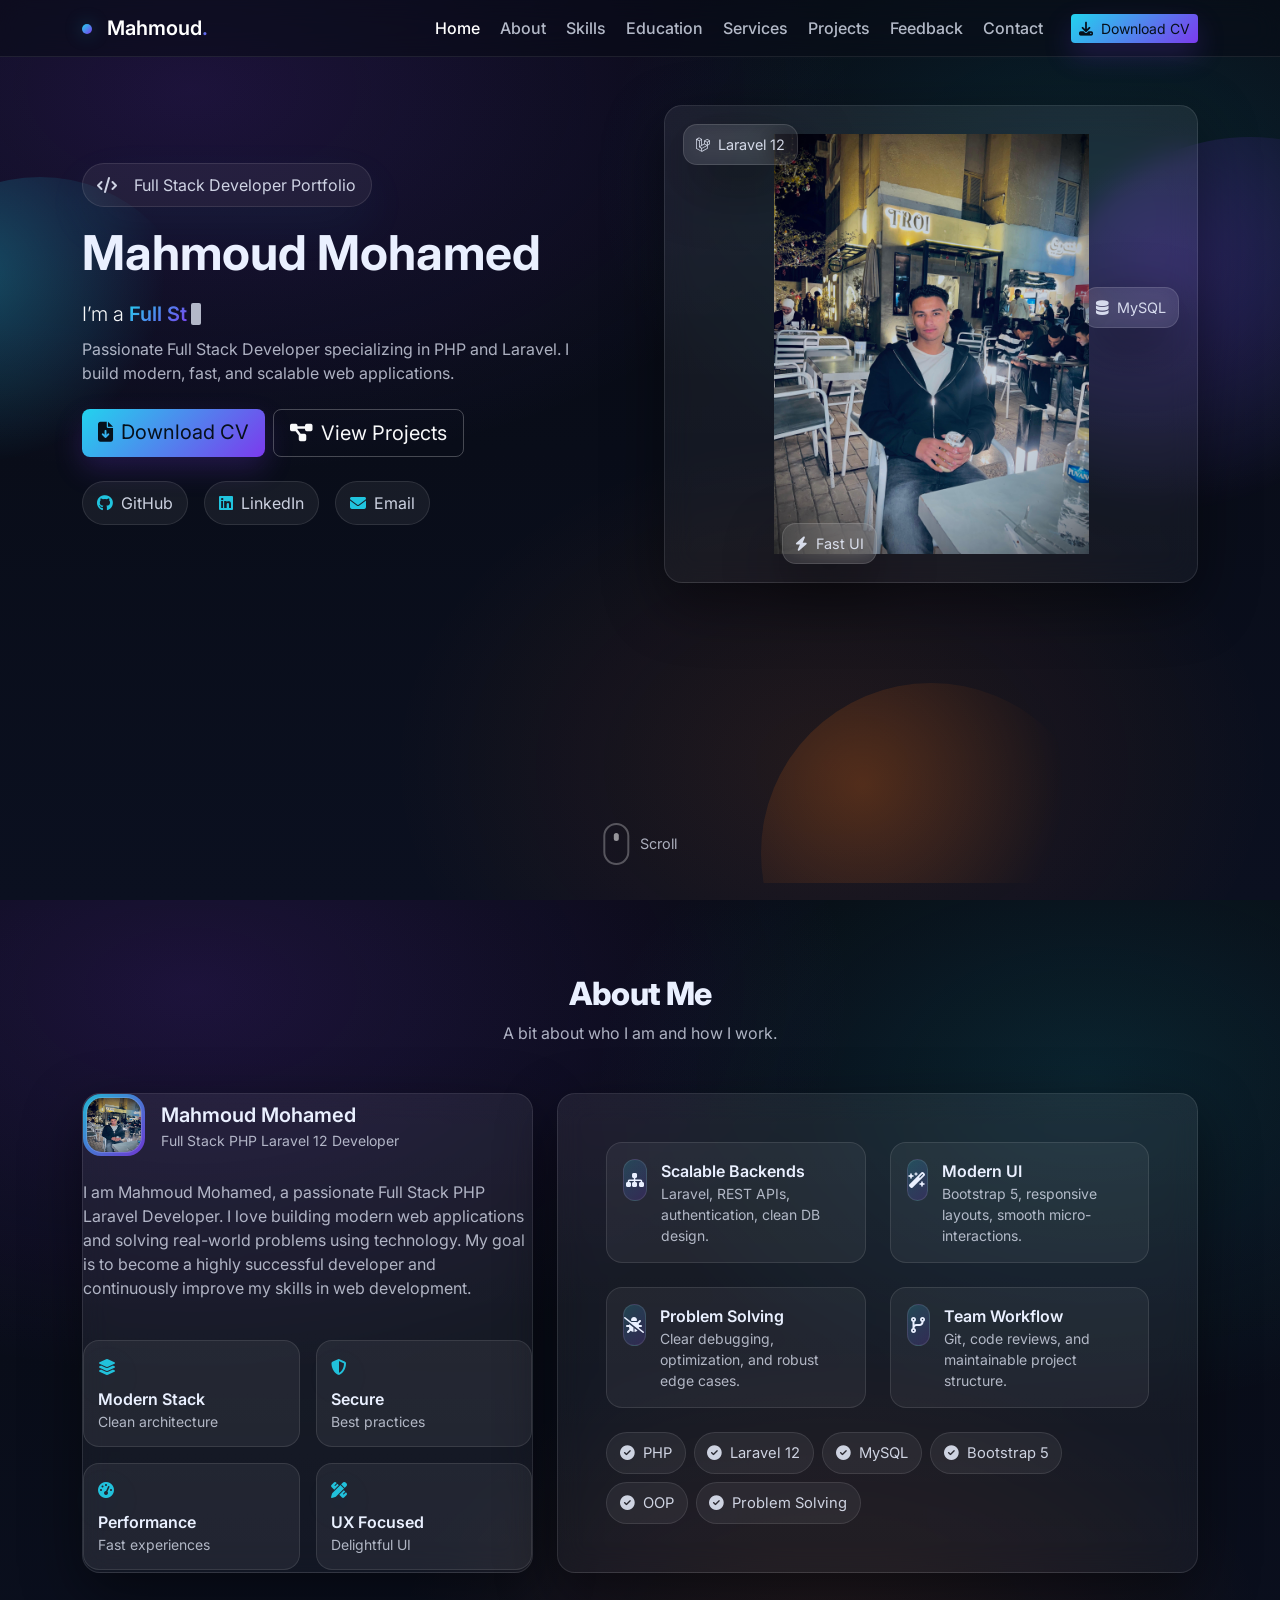
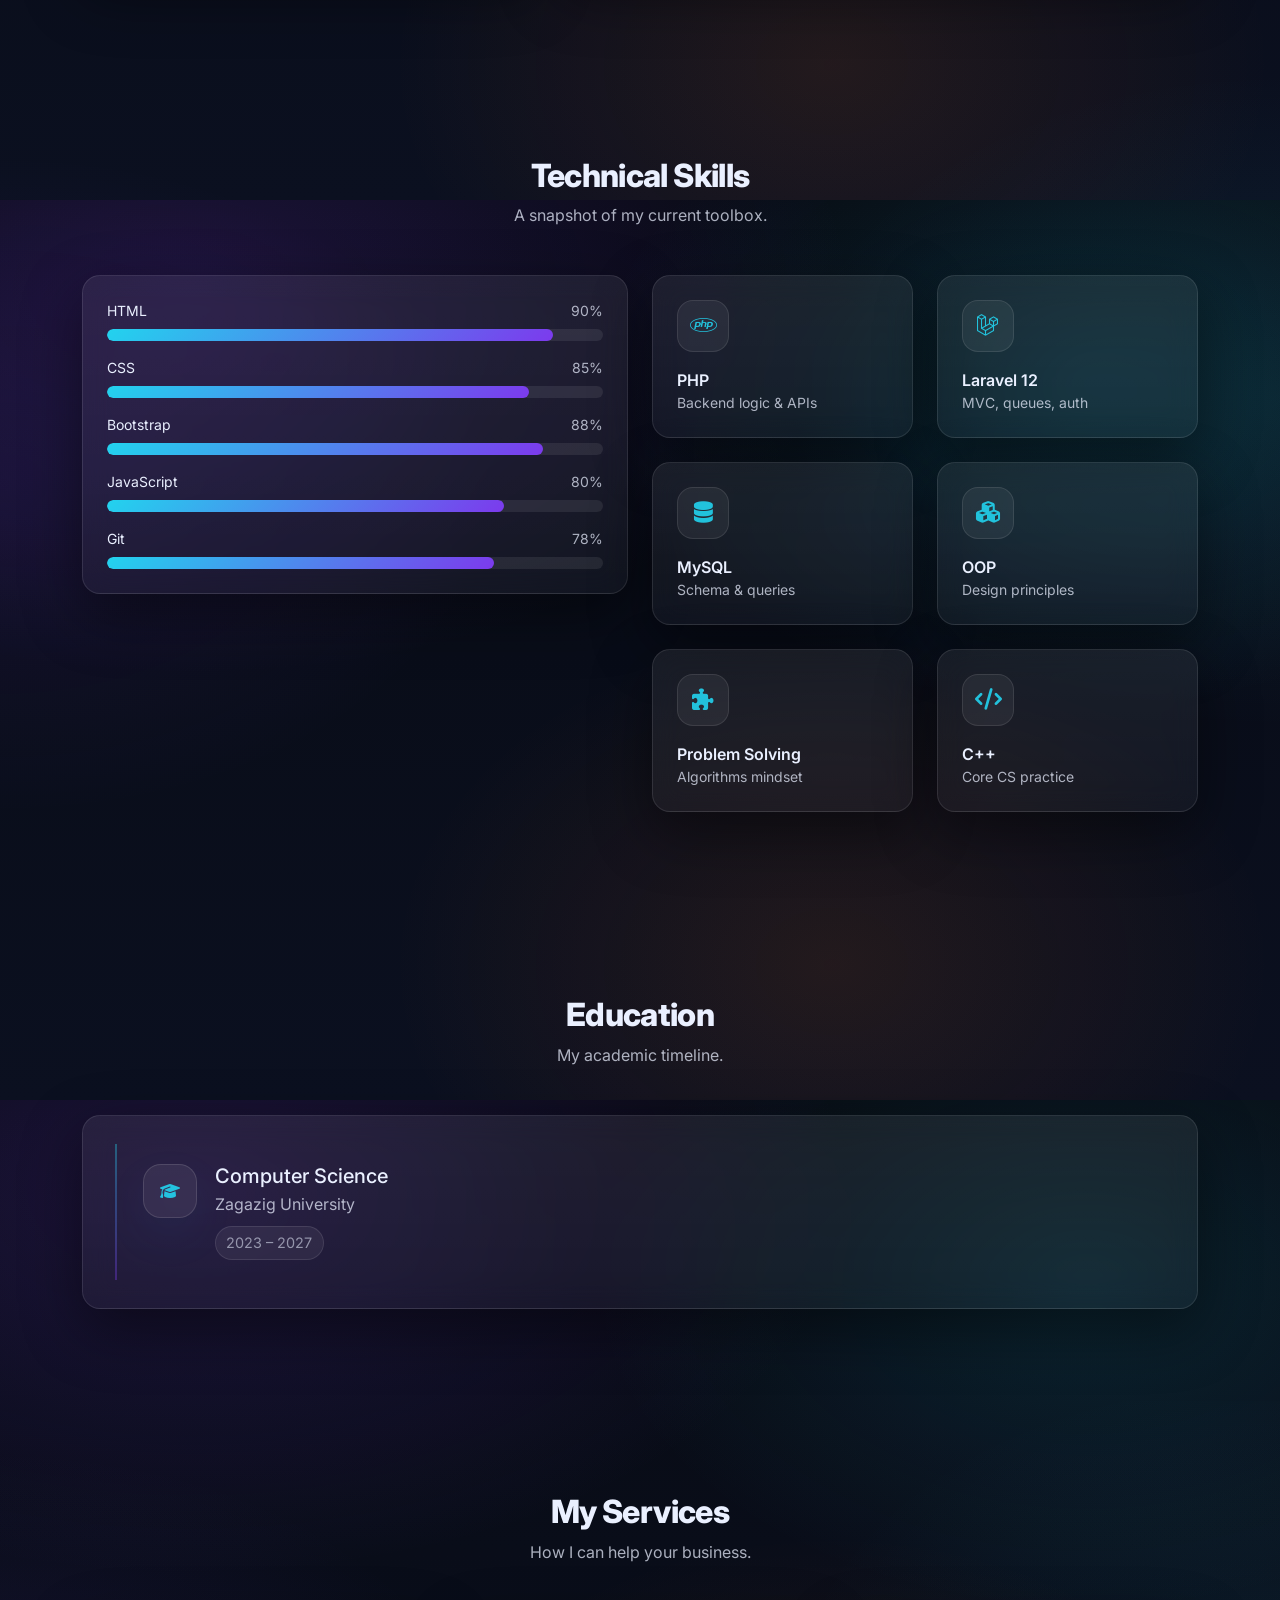
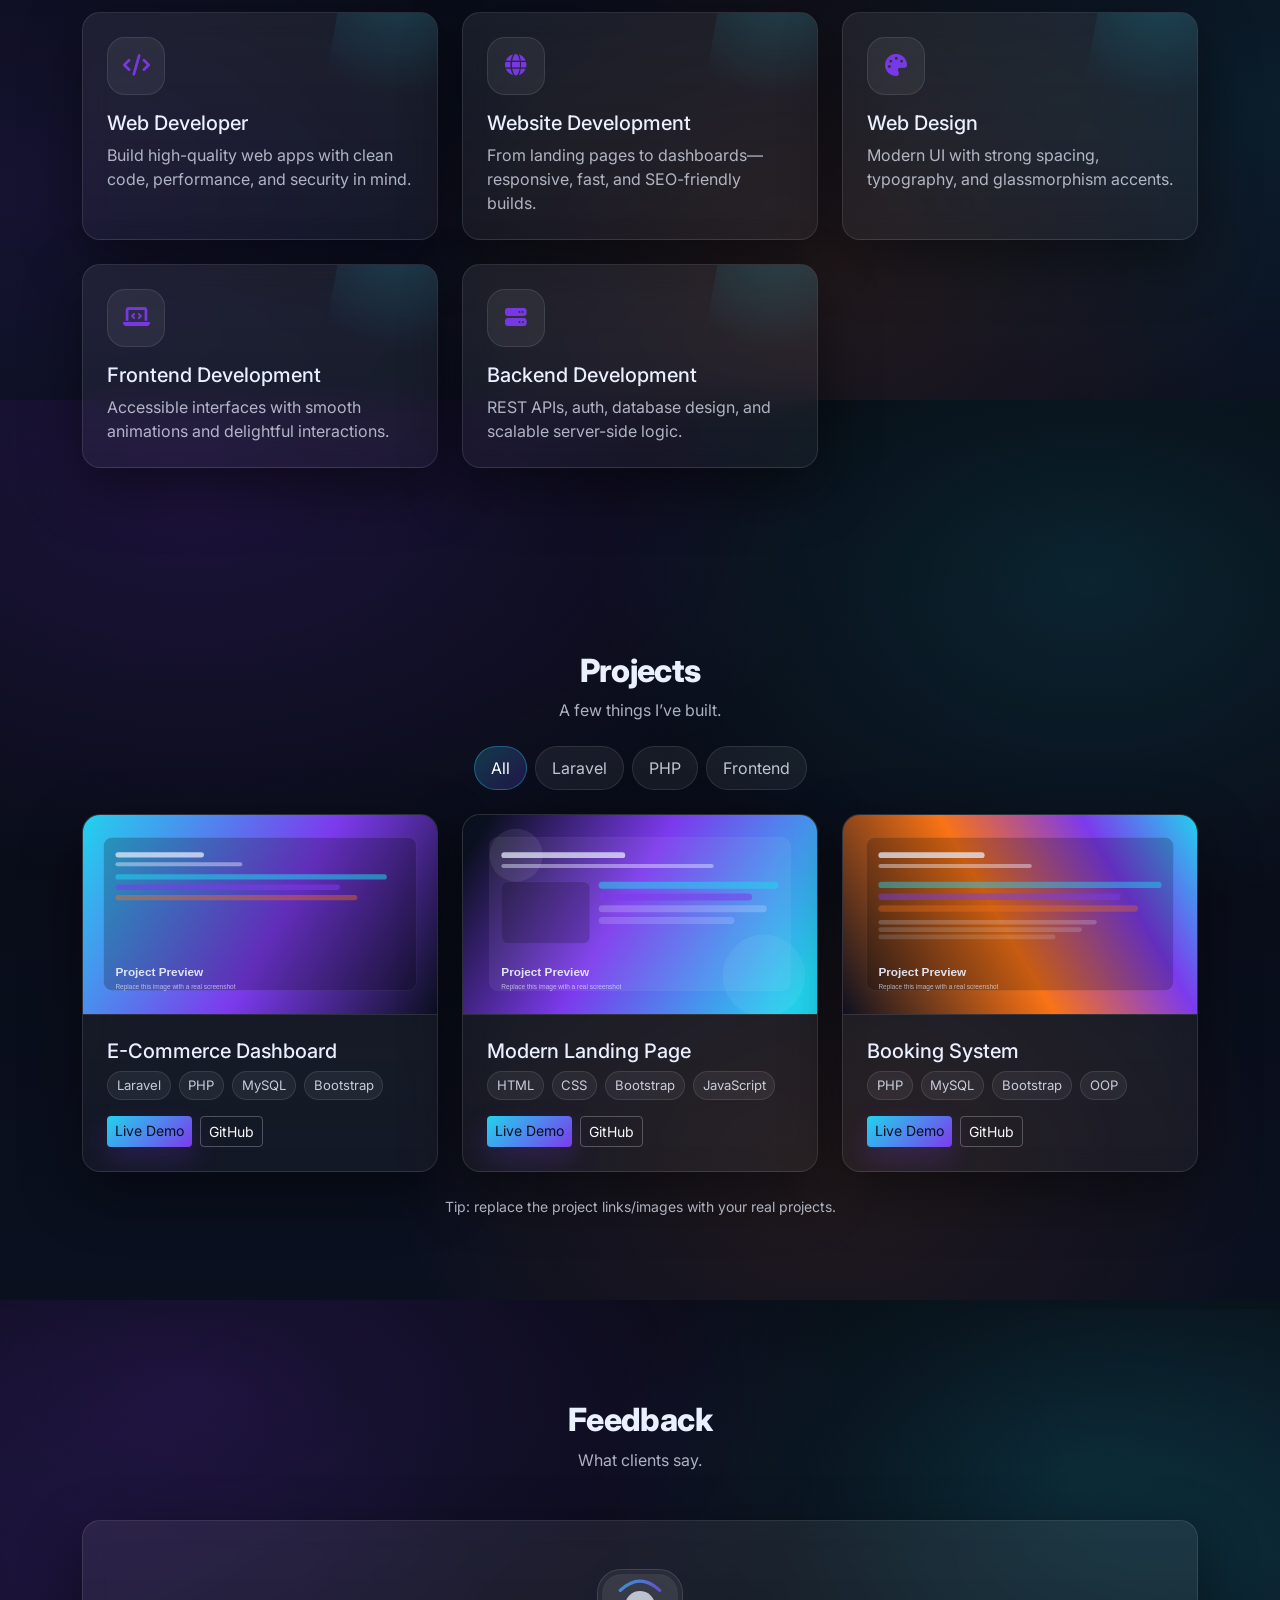
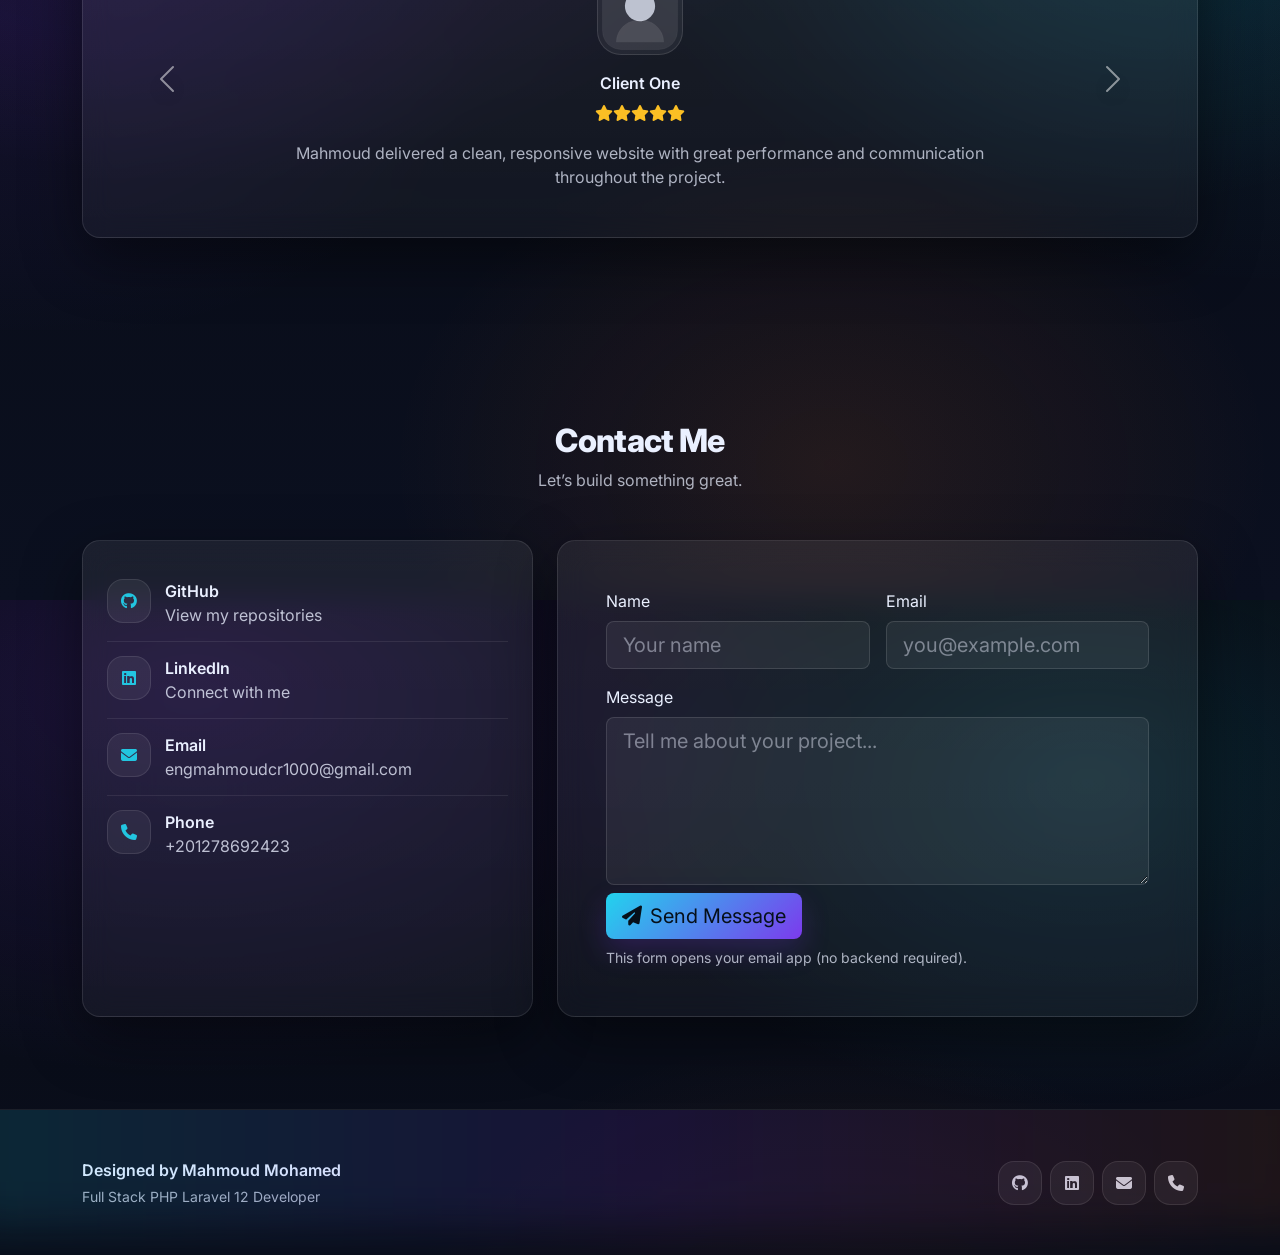
==== index.html @ 7af51eb2 "Add files via upload" ====
<!doctype html>
<html lang="en">
  <head>
    <meta charset="utf-8" />
    <meta name="viewport" content="width=device-width, initial-scale=1" />
    <meta name="description" content="Mahmoud Mohamed - Full Stack PHP Laravel 12 Developer Portfolio" />
    <title>Mahmoud Mohamed | Full Stack Developer</title>

    <!-- Bootstrap 5 -->
    <link href="https://cdn.jsdelivr.net/npm/bootstrap@5.3.3/dist/css/bootstrap.min.css" rel="stylesheet" />
    <!-- FontAwesome -->
    <link href="https://cdnjs.cloudflare.com/ajax/libs/font-awesome/6.5.2/css/all.min.css" rel="stylesheet" />
    <!-- AOS -->
    <link href="https://unpkg.com/aos@2.3.4/dist/aos.css" rel="stylesheet" />

    <link rel="preconnect" href="https://fonts.googleapis.com" />
    <link rel="preconnect" href="https://fonts.gstatic.com" crossorigin />
    <link href="https://fonts.googleapis.com/css2?family=Inter:wght@300;400;500;600;700&display=swap" rel="stylesheet" />

    <link rel="stylesheet" href="assets/css/style.css" />
  </head>
  <body data-bs-spy="scroll" data-bs-target="#mainNav" data-bs-smooth-scroll="true" tabindex="0">
    <!-- Loading -->
    <div id="pageLoader" class="loader-wrap" aria-label="Loading">
      <div class="loader">
        <div class="loader-ring"></div>
        <div class="loader-text">Loading</div>
      </div>
    </div>

    <!-- Navbar -->
    <nav id="mainNav" class="navbar navbar-expand-lg navbar-dark sticky-top nav-glass">
      <div class="container">
        <a class="navbar-brand fw-semibold" href="#home">
          <span class="brand-dot"></span> Mahmoud<span class="text-gradient">.</span>
        </a>
        <button class="navbar-toggler" type="button" data-bs-toggle="collapse" data-bs-target="#navMenu" aria-controls="navMenu" aria-expanded="false" aria-label="Toggle navigation">
          <span class="navbar-toggler-icon"></span>
        </button>
        <div id="navMenu" class="collapse navbar-collapse">
          <ul class="navbar-nav ms-auto align-items-lg-center gap-lg-1">
            <li class="nav-item"><a class="nav-link" href="#home">Home</a></li>
            <li class="nav-item"><a class="nav-link" href="#about">About</a></li>
            <li class="nav-item"><a class="nav-link" href="#skills">Skills</a></li>
            <li class="nav-item"><a class="nav-link" href="#education">Education</a></li>
            <li class="nav-item"><a class="nav-link" href="#services">Services</a></li>
            <li class="nav-item"><a class="nav-link" href="#projects">Projects</a></li>
            <li class="nav-item"><a class="nav-link" href="#feedback">Feedback</a></li>
            <li class="nav-item"><a class="nav-link" href="#contact">Contact</a></li>
            <li class="nav-item ms-lg-3">
              <a class="btn btn-sm btn-gradient" href="assets/Mahmoud_Mohamed_CV.html" download>
                <i class="fa-solid fa-download me-2"></i>Download CV
              </a>
            </li>
          </ul>
        </div>
      </div>
    </nav>

    <!-- Hero -->
    <header id="home" class="hero-section position-relative overflow-hidden">
      <div class="hero-shapes" aria-hidden="true">
        <span class="shape shape-1"></span>
        <span class="shape shape-2"></span>
        <span class="shape shape-3"></span>
      </div>
      <div class="container h-100">
        <div class="row align-items-center g-5 h-100 py-5">
          <div class="col-lg-6">
            <div class="badge-glow mb-3" data-aos="fade-up" data-aos-delay="50">
              <i class="fa-solid fa-code me-2"></i>Full Stack Developer Portfolio
            </div>
            <h1 class="display-5 fw-bold lh-sm mb-3" data-aos="fade-up" data-aos-delay="120">
              Mahmoud Mohamed
            </h1>
            <p class="lead text-muted mb-2" data-aos="fade-up" data-aos-delay="180">
              <span class="text-light">I’m a</span>
              <span class="typing-wrap">
                <span id="typingText" class="typing-text" aria-label="Job title typing animation"></span>
                <span class="typing-caret" aria-hidden="true"></span>
              </span>
            </p>
            <p class="text-muted mb-4 max-w-520" data-aos="fade-up" data-aos-delay="240">
              Passionate Full Stack Developer specializing in PHP and Laravel. I build modern, fast, and scalable web applications.
            </p>
            <div class="d-flex flex-wrap gap-2" data-aos="fade-up" data-aos-delay="300">
              <a class="btn btn-gradient btn-lg" href="assets/Mahmoud_Mohamed_CV.html" download>
                <i class="fa-solid fa-file-arrow-down me-2"></i>Download CV
              </a>
              <a class="btn btn-outline-light btn-lg" href="#projects">
                <i class="fa-solid fa-diagram-project me-2"></i>View Projects
              </a>
            </div>
            <div class="d-flex flex-wrap gap-3 mt-4" data-aos="fade-up" data-aos-delay="360">
              <a class="social-pill" href="https://github.com/Mahmoud-mohamedcr7/Mahmoud-mohamedcr7.git" target="_blank" rel="noreferrer">
                <i class="fa-brands fa-github"></i>
                <span>GitHub</span>
              </a>
              <a class="social-pill" href="https://www.linkedin.com/public-profile/settings?lipi=urn%3Ali%3Apage%3Ad_flagship3_profile_self_edit_contact-info%3BqZx22X4aQgGaWnPigK05Eg%3D%3D" target="_blank" rel="noreferrer">
                <i class="fa-brands fa-linkedin"></i>
                <span>LinkedIn</span>
              </a>
              <a class="social-pill" href="mailto:engmahmoudcr1000@gmail.com">
                <i class="fa-solid fa-envelope"></i>
                <span>Email</span>
              </a>
            </div>
          </div>

          <div class="col-lg-6 text-center" data-aos="fade-left" data-aos-delay="160">
            <div class="hero-illustration glass-card">
              <img src="WhatsApp Image 2026-01-26 at 10.32.12 AM.jpeg" class="img-fluid" alt="Developer illustration" />
              <div class="hero-badges">
                <div class="mini-badge float-1"><i class="fa-brands fa-laravel me-2"></i>Laravel 12</div>
                <div class="mini-badge float-2"><i class="fa-solid fa-database me-2"></i>MySQL</div>
                <div class="mini-badge float-3"><i class="fa-solid fa-bolt me-2"></i>Fast UI</div>
              </div>
            </div>
          </div>
        </div>
      </div>
      <a class="scroll-down" href="#about" aria-label="Scroll to About">
        <span class="mouse"></span>
        <span class="text">Scroll</span>
      </a>
    </header>

    <!-- About -->
    <section id="about" class="section-pad">
      <div class="container">
        <div class="section-head text-center mb-5">
          <h2 class="section-title" data-aos="fade-up">About Me</h2>
          <p class="section-subtitle text-muted" data-aos="fade-up" data-aos-delay="80">A bit about who I am and how I work.</p>
        </div>

        <div class="row g-4 align-items-stretch">
          <div class="col-lg-5" data-aos="fade-right">
            <div class="profile-card glass-card h-100">
              <div class="profile-top d-flex align-items-center gap-3">
                <div class="avatar-ring">
                  <!-- <img src="assets/img/avatar.svg" alt="Mahmoud Mohamed avatar" /> -->
                  <img src="WhatsApp Image 2026-01-26 at 10.32.12 AM.jpeg" alt="Mahmoud Mohamed avatar" />
                </div>
                <div>
                  <div class="fw-semibold fs-5">Mahmoud Mohamed</div>
                  <div class="text-muted small">Full Stack PHP Laravel 12 Developer</div>
                </div>
              </div>
              <div class="mt-4 text-muted">
                I am Mahmoud Mohamed, a passionate Full Stack PHP Laravel Developer.
                I love building modern web applications and solving real-world problems using technology.
                My goal is to become a highly successful developer and continuously improve my skills in web development.
              </div>
              <div class="row g-3 mt-4">
                <div class="col-6">
                  <div class="stat-card">
                    <i class="fa-solid fa-layer-group"></i>
                    <div class="mt-2 fw-semibold">Modern Stack</div>
                    <div class="small text-muted">Clean architecture</div>
                  </div>
                </div>
                <div class="col-6">
                  <div class="stat-card">
                    <i class="fa-solid fa-shield-halved"></i>
                    <div class="mt-2 fw-semibold">Secure</div>
                    <div class="small text-muted">Best practices</div>
                  </div>
                </div>
                <div class="col-6">
                  <div class="stat-card">
                    <i class="fa-solid fa-gauge-high"></i>
                    <div class="mt-2 fw-semibold">Performance</div>
                    <div class="small text-muted">Fast experiences</div>
                  </div>
                </div>
                <div class="col-6">
                  <div class="stat-card">
                    <i class="fa-solid fa-pen-ruler"></i>
                    <div class="mt-2 fw-semibold">UX Focused</div>
                    <div class="small text-muted">Delightful UI</div>
                  </div>
                </div>
              </div>
            </div>
          </div>

          <div class="col-lg-7" data-aos="fade-left">
            <div class="glass-card h-100 p-4 p-md-5">
              <div class="row g-4">
                <div class="col-md-6">
                  <div class="feature-item">
                    <div class="feature-icon"><i class="fa-solid fa-sitemap"></i></div>
                    <div>
                      <div class="fw-semibold">Scalable Backends</div>
                      <div class="text-muted small">Laravel, REST APIs, authentication, clean DB design.</div>
                    </div>
                  </div>
                </div>
                <div class="col-md-6">
                  <div class="feature-item">
                    <div class="feature-icon"><i class="fa-solid fa-wand-magic-sparkles"></i></div>
                    <div>
                      <div class="fw-semibold">Modern UI</div>
                      <div class="text-muted small">Bootstrap 5, responsive layouts, smooth micro-interactions.</div>
                    </div>
                  </div>
                </div>
                <div class="col-md-6">
                  <div class="feature-item">
                    <div class="feature-icon"><i class="fa-solid fa-bug-slash"></i></div>
                    <div>
                      <div class="fw-semibold">Problem Solving</div>
                      <div class="text-muted small">Clear debugging, optimization, and robust edge cases.</div>
                    </div>
                  </div>
                </div>
                <div class="col-md-6">
                  <div class="feature-item">
                    <div class="feature-icon"><i class="fa-solid fa-code-branch"></i></div>
                    <div>
                      <div class="fw-semibold">Team Workflow</div>
                      <div class="text-muted small">Git, code reviews, and maintainable project structure.</div>
                    </div>
                  </div>
                </div>
              </div>

              <div class="mt-4 d-flex flex-wrap gap-2">
                <span class="chip"><i class="fa-solid fa-circle-check me-2"></i>PHP</span>
                <span class="chip"><i class="fa-solid fa-circle-check me-2"></i>Laravel 12</span>
                <span class="chip"><i class="fa-solid fa-circle-check me-2"></i>MySQL</span>
                <span class="chip"><i class="fa-solid fa-circle-check me-2"></i>Bootstrap 5</span>
                <span class="chip"><i class="fa-solid fa-circle-check me-2"></i>OOP</span>
                <span class="chip"><i class="fa-solid fa-circle-check me-2"></i>Problem Solving</span>
              </div>
            </div>
          </div>
        </div>
      </div>
    </section>

    <!-- Skills -->
    <section id="skills" class="section-pad section-alt">
      <div class="container">
        <div class="section-head text-center mb-5">
          <h2 class="section-title" data-aos="fade-up">Technical Skills</h2>
          <p class="section-subtitle text-muted" data-aos="fade-up" data-aos-delay="80">A snapshot of my current toolbox.</p>
        </div>

        <div class="row g-4">
          <div class="col-lg-6" data-aos="fade-right">
            <div class="glass-card p-4">
              <div class="skill-row">
                <div class="d-flex justify-content-between small">
                  <span>HTML</span><span class="text-muted">90%</span>
                </div>
                <div class="progress skill-progress" role="progressbar" aria-label="HTML skill">
                  <div class="progress-bar" data-skill="90"></div>
                </div>
              </div>
              <div class="skill-row">
                <div class="d-flex justify-content-between small">
                  <span>CSS</span><span class="text-muted">85%</span>
                </div>
                <div class="progress skill-progress" role="progressbar" aria-label="CSS skill">
                  <div class="progress-bar" data-skill="85"></div>
                </div>
              </div>
              <div class="skill-row">
                <div class="d-flex justify-content-between small">
                  <span>Bootstrap</span><span class="text-muted">88%</span>
                </div>
                <div class="progress skill-progress" role="progressbar" aria-label="Bootstrap skill">
                  <div class="progress-bar" data-skill="88"></div>
                </div>
              </div>
              <div class="skill-row">
                <div class="d-flex justify-content-between small">
                  <span>JavaScript</span><span class="text-muted">80%</span>
                </div>
                <div class="progress skill-progress" role="progressbar" aria-label="JavaScript skill">
                  <div class="progress-bar" data-skill="80"></div>
                </div>
              </div>
              <div class="skill-row">
                <div class="d-flex justify-content-between small">
                  <span>Git</span><span class="text-muted">78%</span>
                </div>
                <div class="progress skill-progress" role="progressbar" aria-label="Git skill">
                  <div class="progress-bar" data-skill="78"></div>
                </div>
              </div>
            </div>
          </div>

          <div class="col-lg-6" data-aos="fade-left">
            <div class="row g-4">
              <div class="col-sm-6">
                <div class="skill-card glass-card p-4 h-100">
                  <div class="skill-icon"><i class="fa-brands fa-php"></i></div>
                  <div class="fw-semibold mt-3">PHP</div>
                  <div class="text-muted small">Backend logic & APIs</div>
                </div>
              </div>
              <div class="col-sm-6">
                <div class="skill-card glass-card p-4 h-100">
                  <div class="skill-icon"><i class="fa-brands fa-laravel"></i></div>
                  <div class="fw-semibold mt-3">Laravel 12</div>
                  <div class="text-muted small">MVC, queues, auth</div>
                </div>
              </div>
              <div class="col-sm-6">
                <div class="skill-card glass-card p-4 h-100">
                  <div class="skill-icon"><i class="fa-solid fa-database"></i></div>
                  <div class="fw-semibold mt-3">MySQL</div>
                  <div class="text-muted small">Schema & queries</div>
                </div>
              </div>
              <div class="col-sm-6">
                <div class="skill-card glass-card p-4 h-100">
                  <div class="skill-icon"><i class="fa-solid fa-cubes"></i></div>
                  <div class="fw-semibold mt-3">OOP</div>
                  <div class="text-muted small">Design principles</div>
                </div>
              </div>
              <div class="col-sm-6">
                <div class="skill-card glass-card p-4 h-100">
                  <div class="skill-icon"><i class="fa-solid fa-puzzle-piece"></i></div>
                  <div class="fw-semibold mt-3">Problem Solving</div>
                  <div class="text-muted small">Algorithms mindset</div>
                </div>
              </div>
              <div class="col-sm-6">
                <div class="skill-card glass-card p-4 h-100">
                  <div class="skill-icon"><i class="fa-solid fa-code"></i></div>
                  <div class="fw-semibold mt-3">C++</div>
                  <div class="text-muted small">Core CS practice</div>
                </div>
              </div>
            </div>
          </div>
        </div>
      </div>
    </section>

    <!-- Education -->
    <section id="education" class="section-pad">
      <div class="container">
        <div class="section-head text-center mb-5">
          <h2 class="section-title" data-aos="fade-up">Education</h2>
          <p class="section-subtitle text-muted" data-aos="fade-up" data-aos-delay="80">My academic timeline.</p>
        </div>

        <div class="timeline glass-card p-4 p-md-5" data-aos="zoom-in">
          <div class="timeline-item">
            <div class="timeline-icon">
              <i class="fa-solid fa-graduation-cap"></i>
            </div>
            <div class="timeline-content">
              <h3 class="h5 mb-1">Computer Science</h3>
              <div class="text-muted">Zagazig University</div>
              <div class="timeline-date">2023 – 2027</div>
            </div>
          </div>
        </div>
      </div>
    </section>

    <!-- Services -->
    <section id="services" class="section-pad section-alt">
      <div class="container">
        <div class="section-head text-center mb-5">
          <h2 class="section-title" data-aos="fade-up">My Services</h2>
          <p class="section-subtitle text-muted" data-aos="fade-up" data-aos-delay="80">How I can help your business.</p>
        </div>

        <div class="row g-4">
          <div class="col-md-6 col-lg-4" data-aos="fade-up">
            <div class="service-card glass-card p-4 h-100">
              <div class="service-icon"><i class="fa-solid fa-code"></i></div>
              <h3 class="h5 mt-3">Web Developer</h3>
              <p class="text-muted mb-0">Build high-quality web apps with clean code, performance, and security in mind.</p>
            </div>
          </div>
          <div class="col-md-6 col-lg-4" data-aos="fade-up" data-aos-delay="60">
            <div class="service-card glass-card p-4 h-100">
              <div class="service-icon"><i class="fa-solid fa-globe"></i></div>
              <h3 class="h5 mt-3">Website Development</h3>
              <p class="text-muted mb-0">From landing pages to dashboards—responsive, fast, and SEO-friendly builds.</p>
            </div>
          </div>
          <div class="col-md-6 col-lg-4" data-aos="fade-up" data-aos-delay="120">
            <div class="service-card glass-card p-4 h-100">
              <div class="service-icon"><i class="fa-solid fa-palette"></i></div>
              <h3 class="h5 mt-3">Web Design</h3>
              <p class="text-muted mb-0">Modern UI with strong spacing, typography, and glassmorphism accents.</p>
            </div>
          </div>
          <div class="col-md-6 col-lg-4" data-aos="fade-up" data-aos-delay="180">
            <div class="service-card glass-card p-4 h-100">
              <div class="service-icon"><i class="fa-solid fa-laptop-code"></i></div>
              <h3 class="h5 mt-3">Frontend Development</h3>
              <p class="text-muted mb-0">Accessible interfaces with smooth animations and delightful interactions.</p>
            </div>
          </div>
          <div class="col-md-6 col-lg-4" data-aos="fade-up" data-aos-delay="240">
            <div class="service-card glass-card p-4 h-100">
              <div class="service-icon"><i class="fa-solid fa-server"></i></div>
              <h3 class="h5 mt-3">Backend Development</h3>
              <p class="text-muted mb-0">REST APIs, auth, database design, and scalable server-side logic.</p>
            </div>
          </div>
        </div>
      </div>
    </section>

    <!-- Projects -->
    <section id="projects" class="section-pad">
      <div class="container">
        <div class="section-head text-center mb-4">
          <h2 class="section-title" data-aos="fade-up">Projects</h2>
          <p class="section-subtitle text-muted" data-aos="fade-up" data-aos-delay="80">A few things I’ve built.</p>
        </div>

        <div class="d-flex flex-wrap justify-content-center gap-2 mb-4" data-aos="fade-up" data-aos-delay="140">
          <button class="btn btn-filter active" type="button" data-filter="all">All</button>
          <button class="btn btn-filter" type="button" data-filter="laravel">Laravel</button>
          <button class="btn btn-filter" type="button" data-filter="php">PHP</button>
          <button class="btn btn-filter" type="button" data-filter="frontend">Frontend</button>
        </div>

        <div class="row g-4" id="projectsGrid">
          <div class="col-md-6 col-lg-4 project-item" data-category="laravel php" data-aos="zoom-in">
            <div class="project-card glass-card h-100">
              <img src="assets/img/project-1.svg" class="project-img" alt="Project preview" />
              <div class="p-4">
                <h3 class="h5 mb-2">E-Commerce Dashboard</h3>
                <div class="tech-list mb-3">
                  <span>Laravel</span><span>PHP</span><span>MySQL</span><span>Bootstrap</span>
                </div>
                <div class="d-flex gap-2">
                  <a class="btn btn-sm btn-gradient" href="#" aria-label="Live Demo">Live Demo</a>
                  <a class="btn btn-sm btn-outline-light" href="#" aria-label="GitHub">GitHub</a>
                </div>
              </div>
            </div>
          </div>

          <div class="col-md-6 col-lg-4 project-item" data-category="frontend" data-aos="zoom-in" data-aos-delay="60">
            <div class="project-card glass-card h-100">
              <img src="assets/img/project-2.svg" class="project-img" alt="Project preview" />
              <div class="p-4">
                <h3 class="h5 mb-2">Modern Landing Page</h3>
                <div class="tech-list mb-3">
                  <span>HTML</span><span>CSS</span><span>Bootstrap</span><span>JavaScript</span>
                </div>
                <div class="d-flex gap-2">
                  <a class="btn btn-sm btn-gradient" href="#" aria-label="Live Demo">Live Demo</a>
                  <a class="btn btn-sm btn-outline-light" href="#" aria-label="GitHub">GitHub</a>
                </div>
              </div>
            </div>
          </div>

          <div class="col-md-6 col-lg-4 project-item" data-category="php" data-aos="zoom-in" data-aos-delay="120">
            <div class="project-card glass-card h-100">
              <img src="assets/img/project-3.svg" class="project-img" alt="Project preview" />
              <div class="p-4">
                <h3 class="h5 mb-2">Booking System</h3>
                <div class="tech-list mb-3">
                  <span>PHP</span><span>MySQL</span><span>Bootstrap</span><span>OOP</span>
                </div>
                <div class="d-flex gap-2">
                  <a class="btn btn-sm btn-gradient" href="#" aria-label="Live Demo">Live Demo</a>
                  <a class="btn btn-sm btn-outline-light" href="#" aria-label="GitHub">GitHub</a>
                </div>
              </div>
            </div>
          </div>
        </div>

        <div class="text-center mt-4" data-aos="fade-up">
          <div class="small text-muted">Tip: replace the project links/images with your real projects.</div>
        </div>
      </div>
    </section>

    <!-- Feedback -->
    <section id="feedback" class="section-pad section-alt">
      <div class="container">
        <div class="section-head text-center mb-5">
          <h2 class="section-title" data-aos="fade-up">Feedback</h2>
          <p class="section-subtitle text-muted" data-aos="fade-up" data-aos-delay="80">What clients say.</p>
        </div>

        <div id="testimonials" class="carousel slide glass-card p-4 p-md-5" data-bs-ride="carousel" data-aos="fade-up">
          <div class="carousel-inner">
            <div class="carousel-item active">
              <div class="testimonial">
                <img class="client-img" src="assets/img/client-1.svg" alt="Client photo" />
                <div class="mt-3 fw-semibold">Client One</div>
                <div class="stars" aria-label="5 stars">
                  <i class="fa-solid fa-star"></i><i class="fa-solid fa-star"></i><i class="fa-solid fa-star"></i><i class="fa-solid fa-star"></i><i class="fa-solid fa-star"></i>
                </div>
                <p class="text-muted mt-3 mb-0">
                  Mahmoud delivered a clean, responsive website with great performance and communication throughout the project.
                </p>
              </div>
            </div>
            <div class="carousel-item">
              <div class="testimonial">
                <img class="client-img" src="assets/img/client-2.svg" alt="Client photo" />
                <div class="mt-3 fw-semibold">Client Two</div>
                <div class="stars" aria-label="5 stars">
                  <i class="fa-solid fa-star"></i><i class="fa-solid fa-star"></i><i class="fa-solid fa-star"></i><i class="fa-solid fa-star"></i><i class="fa-solid fa-star-half-stroke"></i>
                </div>
                <p class="text-muted mt-3 mb-0">
                  Great Laravel backend structure and an elegant UI. Fast iteration and strong attention to detail.
                </p>
              </div>
            </div>
            <div class="carousel-item">
              <div class="testimonial">
                <img class="client-img" src="assets/img/client-3.svg" alt="Client photo" />
                <div class="mt-3 fw-semibold">Client Three</div>
                <div class="stars" aria-label="5 stars">
                  <i class="fa-solid fa-star"></i><i class="fa-solid fa-star"></i><i class="fa-solid fa-star"></i><i class="fa-solid fa-star"></i><i class="fa-regular fa-star"></i>
                </div>
                <p class="text-muted mt-3 mb-0">
                  Smooth animations, modern layout, and everything worked perfectly on mobile. Highly recommended.
                </p>
              </div>
            </div>
          </div>

          <button class="carousel-control-prev" type="button" data-bs-target="#testimonials" data-bs-slide="prev" aria-label="Previous testimonial">
            <span class="carousel-control-prev-icon" aria-hidden="true"></span>
          </button>
          <button class="carousel-control-next" type="button" data-bs-target="#testimonials" data-bs-slide="next" aria-label="Next testimonial">
            <span class="carousel-control-next-icon" aria-hidden="true"></span>
          </button>
        </div>
      </div>
    </section>

    <!-- Contact -->
    <section id="contact" class="section-pad">
      <div class="container">
        <div class="section-head text-center mb-5">
          <h2 class="section-title" data-aos="fade-up">Contact Me</h2>
          <p class="section-subtitle text-muted" data-aos="fade-up" data-aos-delay="80">Let’s build something great.</p>
        </div>

        <div class="row g-4 align-items-stretch">
          <div class="col-lg-5" data-aos="fade-right">
            <div class="glass-card p-4 h-100">
              <div class="contact-item">
                <div class="contact-icon"><i class="fa-brands fa-github"></i></div>
                <div>
                  <div class="fw-semibold">GitHub</div>
                  <a class="link-soft" href="https://github.com/Mahmoud-mohamedcr7/Mahmoud-mohamedcr7.git" target="_blank" rel="noreferrer">View my repositories</a>
                </div>
              </div>
              <div class="contact-item">
                <div class="contact-icon"><i class="fa-brands fa-linkedin"></i></div>
                <div>
                  <div class="fw-semibold">LinkedIn</div>
                  <a class="link-soft" href="https://www.linkedin.com/public-profile/settings?lipi=urn%3Ali%3Apage%3Ad_flagship3_profile_self_edit_contact-info%3BqZx22X4aQgGaWnPigK05Eg%3D%3D" target="_blank" rel="noreferrer">Connect with me</a>
                </div>
              </div>
              <div class="contact-item">
                <div class="contact-icon"><i class="fa-solid fa-envelope"></i></div>
                <div>
                  <div class="fw-semibold">Email</div>
                  <a class="link-soft" href="mailto:engmahmoudcr1000@gmail.com">engmahmoudcr1000@gmail.com</a>
                </div>
              </div>
              <div class="contact-item mb-0">
                <div class="contact-icon"><i class="fa-solid fa-phone"></i></div>
                <div>
                  <div class="fw-semibold">Phone</div>
                  <a class="link-soft" href="tel:+201278692423">+201278692423</a>
                </div>
              </div>
            </div>
          </div>

          <div class="col-lg-7" data-aos="fade-left">
            <div class="glass-card p-4 p-md-5 h-100">
              <form id="contactForm" novalidate>
                <div class="row g-3">
                  <div class="col-md-6">
                    <label class="form-label">Name</label>
                    <input class="form-control form-control-lg input-glass" type="text" name="name" placeholder="Your name" required />
                    <div class="invalid-feedback">Please enter your name.</div>
                  </div>
                  <div class="col-md-6">
                    <label class="form-label">Email</label>
                    <input class="form-control form-control-lg input-glass" type="email" name="email" placeholder="you@example.com" required />
                    <div class="invalid-feedback">Please enter a valid email.</div>
                  </div>
                  <div class="col-12">
                    <label class="form-label">Message</label>
                    <textarea class="form-control form-control-lg input-glass" rows="5" name="message" placeholder="Tell me about your project..." required></textarea>
                    <div class="invalid-feedback">Please enter your message.</div>
                  </div>
                  <div class="col-12 d-flex align-items-center justify-content-between flex-wrap gap-2 mt-2">
                    <button class="btn btn-gradient btn-lg" type="submit">
                      <i class="fa-solid fa-paper-plane me-2"></i>Send Message
                    </button>
                    <div class="text-muted small">This form opens your email app (no backend required).</div>
                  </div>
                </div>
              </form>
            </div>
          </div>
        </div>
      </div>
    </section>

    <!-- Footer -->
    <footer class="footer">
      <div class="footer-grad" aria-hidden="true"></div>
      <div class="container py-5">
        <div class="row g-4 align-items-center">
          <div class="col-md-6">
            <div class="fw-semibold">Designed by Mahmoud Mohamed</div>
            <div class="text-muted small mt-1">Full Stack PHP Laravel 12 Developer</div>
          </div>
          <div class="col-md-6 text-md-end">
            <div class="d-inline-flex gap-2">
              <a class="icon-btn" href="https://github.com/Mahmoud-mohamedcr7/Mahmoud-mohamedcr7.git" target="_blank" rel="noreferrer" aria-label="GitHub">
                <i class="fa-brands fa-github"></i>
              </a>
              <a class="icon-btn" href="https://www.linkedin.com/public-profile/settings?lipi=urn%3Ali%3Apage%3Ad_flagship3_profile_self_edit_contact-info%3BqZx22X4aQgGaWnPigK05Eg%3D%3D" target="_blank" rel="noreferrer" aria-label="LinkedIn">
                <i class="fa-brands fa-linkedin"></i>
              </a>
              <a class="icon-btn" href="mailto:engmahmoudcr1000@gmail.com" aria-label="Email">
                <i class="fa-solid fa-envelope"></i>
              </a>
              <a class="icon-btn" href="tel:+201278692423" aria-label="Phone">
                <i class="fa-solid fa-phone"></i>
              </a>
            </div>
          </div>
        </div>
      </div>

      <button id="scrollTopBtn" class="scroll-top" type="button" aria-label="Scroll to top">
        <i class="fa-solid fa-arrow-up"></i>
      </button>
    </footer>

    <!-- Toast -->
    <div class="toast-container position-fixed bottom-0 end-0 p-3">
      <div id="sentToast" class="toast text-bg-dark border-0" role="status" aria-live="polite" aria-atomic="true">
        <div class="d-flex">
          <div class="toast-body">
            <i class="fa-solid fa-circle-check me-2 text-success"></i>Your email app is ready — message prepared.
          </div>
          <button type="button" class="btn-close btn-close-white me-2 m-auto" data-bs-dismiss="toast" aria-label="Close"></button>
        </div>
      </div>
    </div>

    <!-- Scripts -->
    <script src="https://cdn.jsdelivr.net/npm/bootstrap@5.3.3/dist/js/bootstrap.bundle.min.js"></script>
    <script src="https://unpkg.com/aos@2.3.4/dist/aos.js"></script>
    <script src="assets/js/main.js"></script>
  </body>
</html>
---- assets/css/style.css ----
:root{
  --bg0:#070A12;
  --bg1:#0B1020;
  --card:rgba(255,255,255,.06);
  --card2:rgba(255,255,255,.08);
  --stroke:rgba(255,255,255,.12);
  --text:#EAF0FF;
  --muted:rgba(234,240,255,.72);
  --muted2:rgba(234,240,255,.55);
  --accent1:#7C3AED;
  --accent2:#22D3EE;
  --accent3:#F97316;
  --shadow: 0 20px 60px rgba(0,0,0,.45);
  --radius: 18px;
}

*{ box-sizing:border-box; }
html,body{ height:100%; }
body{
  font-family: Inter, system-ui, -apple-system, Segoe UI, Roboto, Arial, sans-serif;
  background:
    radial-gradient(1200px 700px at 15% 10%, rgba(124,58,237,.18), transparent 55%),
    radial-gradient(900px 600px at 85% 20%, rgba(34,211,238,.12), transparent 55%),
    radial-gradient(800px 600px at 65% 85%, rgba(249,115,22,.10), transparent 55%),
    linear-gradient(180deg, var(--bg0), var(--bg1));
  color: var(--text);
  overflow-x:hidden;
}

.text-muted{ color: var(--muted) !important; }
.max-w-520{ max-width:520px; }

/* Loader */
.loader-wrap{
  position: fixed;
  inset:0;
  background: rgba(7,10,18,.92);
  display:flex;
  align-items:center;
  justify-content:center;
  z-index: 9999;
  transition: opacity .35s ease, visibility .35s ease;
}
.loader-wrap.is-hidden{ opacity:0; visibility:hidden; }
.loader{
  text-align:center;
  transform: translateZ(0);
}
.loader-ring{
  width:68px;height:68px;
  border-radius:50%;
  border: 3px solid rgba(255,255,255,.14);
  border-top-color: rgba(34,211,238,.95);
  border-right-color: rgba(124,58,237,.95);
  animation: spin 1s linear infinite;
  margin: 0 auto 12px;
  box-shadow: 0 0 0 6px rgba(34,211,238,.04);
}
.loader-text{
  font-size:.95rem;
  letter-spacing:.12em;
  text-transform:uppercase;
  color: var(--muted);
}
@keyframes spin{ to{ transform: rotate(360deg);} }

/* Navbar */
.nav-glass{
  backdrop-filter: blur(14px);
  background: rgba(9,12,22,.55);
  border-bottom: 1px solid rgba(255,255,255,.08);
}
.navbar .nav-link{
  color: rgba(234,240,255,.76);
  font-weight: 500;
  position: relative;
}
.navbar .nav-link:hover{ color: rgba(234,240,255,.98); }
.navbar .nav-link.active{
  color: #fff;
}
.brand-dot{
  display:inline-block;
  width:10px;height:10px;border-radius:50%;
  background: linear-gradient(135deg, var(--accent2), var(--accent1));
  box-shadow: 0 0 18px rgba(34,211,238,.35);
  margin-right:10px;
  position: relative;
  top:-1px;
}

/* Buttons */
.btn-gradient{
  border:0;
  color:#06101a !important;
  background: linear-gradient(135deg, var(--accent2), var(--accent1));
  box-shadow: 0 12px 28px rgba(124,58,237,.22);
  transition: transform .2s ease, box-shadow .2s ease, filter .2s ease;
}
.btn-gradient:hover{
  transform: translateY(-2px);
  box-shadow: 0 18px 40px rgba(124,58,237,.28);
  filter: saturate(1.05);
}
.btn-outline-light{
  border-color: rgba(255,255,255,.25) !important;
}
.btn-outline-light:hover{
  background: rgba(255,255,255,.08) !important;
  border-color: rgba(255,255,255,.35) !important;
}
.btn-filter{
  background: rgba(255,255,255,.06);
  border: 1px solid rgba(255,255,255,.10);
  color: rgba(234,240,255,.80);
  border-radius: 999px;
  padding: .55rem 1rem;
  transition: transform .2s ease, background .2s ease, border-color .2s ease;
}
.btn-filter:hover{ transform: translateY(-2px); border-color: rgba(255,255,255,.18); }
.btn-filter.active{
  background: linear-gradient(135deg, rgba(34,211,238,.22), rgba(124,58,237,.22));
  border-color: rgba(34,211,238,.35);
  color: #fff;
}

/* Social pills */
.social-pill{
  display:inline-flex;
  align-items:center;
  gap:.55rem;
  padding: .55rem .85rem;
  border-radius: 999px;
  background: rgba(255,255,255,.06);
  border: 1px solid rgba(255,255,255,.10);
  color: rgba(234,240,255,.86);
  text-decoration:none;
  transition: transform .2s ease, border-color .2s ease, background .2s ease;
}
.social-pill i{ color: rgba(34,211,238,.92); }
.social-pill:hover{
  transform: translateY(-3px);
  border-color: rgba(124,58,237,.22);
  background: rgba(255,255,255,.08);
  color:#fff;
}

/* Hero */
.hero-section{
  min-height: calc(100vh - 74px);
  padding: 0;
}
.hero-section .container{ min-height: calc(100vh - 74px); }
.hero-shapes .shape{
  position:absolute;
  border-radius: 999px;
  filter: blur(0px);
  opacity: .55;
  animation: floaty 10s ease-in-out infinite;
}
.hero-shapes .shape-1{
  width: 320px; height: 320px;
  left: -120px; top: 120px;
  background: radial-gradient(circle at 30% 30%, rgba(34,211,238,.55), transparent 60%);
}
.hero-shapes .shape-2{
  width: 420px; height: 420px;
  right: -180px; top: 80px;
  background: radial-gradient(circle at 30% 30%, rgba(124,58,237,.55), transparent 60%);
  animation-duration: 12s;
}
.hero-shapes .shape-3{
  width: 340px; height: 340px;
  right: 14%; bottom: -140px;
  background: radial-gradient(circle at 30% 30%, rgba(249,115,22,.42), transparent 60%);
  animation-duration: 14s;
}
@keyframes floaty{
  0%,100%{ transform: translate3d(0,0,0) scale(1); }
  50%{ transform: translate3d(0,-18px,0) scale(1.03); }
}

.badge-glow{
  display:inline-flex;
  gap:.55rem;
  align-items:center;
  padding: .55rem .9rem;
  border-radius: 999px;
  border: 1px solid rgba(255,255,255,.10);
  background: rgba(255,255,255,.06);
  box-shadow: 0 18px 50px rgba(34,211,238,.06);
  color: rgba(234,240,255,.86);
}
.typing-wrap{ display:inline-flex; align-items:center; gap:.25rem; }
.typing-text{
  background: linear-gradient(135deg, rgba(34,211,238,1), rgba(124,58,237,1));
  -webkit-background-clip: text;
  background-clip: text;
  color: transparent;
  font-weight: 600;
}
.typing-caret{
  width: 10px; height: 22px;
  border-radius: 2px;
  background: rgba(234,240,255,.75);
  animation: caretBlink 1s step-end infinite;
}
@keyframes caretBlink{ 50%{ opacity: 0; } }

.hero-illustration{
  position: relative;
  padding: 28px;
  border-radius: var(--radius);
}
.hero-illustration img{ max-height: 420px; }
.hero-badges .mini-badge{
  position:absolute;
  padding: .55rem .75rem;
  border-radius: 14px;
  background: rgba(255,255,255,.08);
  border: 1px solid rgba(255,255,255,.12);
  color: rgba(234,240,255,.88);
  box-shadow: var(--shadow);
  font-size: .9rem;
  backdrop-filter: blur(12px);
}
.float-1{ left: 18px; top: 18px; animation: floatMini 6.5s ease-in-out infinite; }
.float-2{ right: 18px; top: 38%; animation: floatMini 7.5s ease-in-out infinite; }
.float-3{ left: 22%; bottom: 18px; animation: floatMini 8.5s ease-in-out infinite; }
@keyframes floatMini{
  0%,100%{ transform: translateY(0); }
  50%{ transform: translateY(-10px); }
}

.scroll-down{
  position:absolute;
  left:50%;
  bottom: 18px;
  transform: translateX(-50%);
  display:inline-flex;
  gap:.65rem;
  align-items:center;
  color: rgba(234,240,255,.7);
  text-decoration:none;
  font-size:.9rem;
}
.scroll-down:hover{ color: rgba(234,240,255,.95); }
.scroll-down .mouse{
  width: 26px; height: 42px;
  border-radius: 18px;
  border: 2px solid rgba(255,255,255,.28);
  position: relative;
}
.scroll-down .mouse::after{
  content:"";
  width: 5px; height: 8px;
  border-radius: 999px;
  background: rgba(255,255,255,.55);
  position:absolute;
  left:50%; top: 8px;
  transform: translateX(-50%);
  animation: mouseMove 1.6s ease-in-out infinite;
}
@keyframes mouseMove{
  0%,100%{ opacity:.55; transform: translate(-50%, 0); }
  50%{ opacity:1; transform: translate(-50%, 12px); }
}

/* Sections */
.section-pad{ padding: 92px 0; }
.section-alt{
  background:
    radial-gradient(900px 600px at 0% 50%, rgba(124,58,237,.10), transparent 55%),
    radial-gradient(900px 600px at 100% 40%, rgba(34,211,238,.08), transparent 55%);
}
.section-head .section-title{
  font-weight: 800;
  letter-spacing: -0.02em;
}
.section-subtitle{ max-width: 680px; margin: 0 auto; }
.text-gradient{
  background: linear-gradient(135deg, var(--accent2), var(--accent1));
  -webkit-background-clip: text;
  background-clip: text;
  color: transparent;
}

/* Glass cards */
.glass-card{
  background: linear-gradient(180deg, rgba(255,255,255,.07), rgba(255,255,255,.04));
  border: 1px solid rgba(255,255,255,.10);
  border-radius: var(--radius);
  box-shadow: var(--shadow);
  backdrop-filter: blur(14px);
}

/* About */
.avatar-ring{
  width: 62px; height: 62px;
  border-radius: 18px;
  padding: 3px;
  background: linear-gradient(135deg, rgba(34,211,238,.85), rgba(124,58,237,.85));
}
.avatar-ring img{
  width:100%; height:100%;
  border-radius: 16px;
  background: rgba(255,255,255,.06);
  border: 1px solid rgba(255,255,255,.10);
}
.stat-card{
  padding: 14px 14px;
  border-radius: 16px;
  background: rgba(255,255,255,.06);
  border: 1px solid rgba(255,255,255,.10);
  transition: transform .2s ease, border-color .2s ease;
}
.stat-card i{
  color: rgba(34,211,238,.9);
  filter: drop-shadow(0 10px 18px rgba(34,211,238,.10));
}
.stat-card:hover{
  transform: translateY(-3px);
  border-color: rgba(34,211,238,.25);
}
.feature-item{
  display:flex;
  gap: 14px;
  align-items:flex-start;
  padding: 16px;
  border-radius: 16px;
  background: rgba(255,255,255,.05);
  border: 1px solid rgba(255,255,255,.10);
  transition: transform .2s ease, border-color .2s ease;
}
.feature-item:hover{
  transform: translateY(-3px);
  border-color: rgba(124,58,237,.25);
}
.feature-icon{
  width: 42px; height: 42px;
  border-radius: 14px;
  display:grid;
  place-items:center;
  background: linear-gradient(135deg, rgba(34,211,238,.18), rgba(124,58,237,.18));
  border: 1px solid rgba(255,255,255,.10);
}
.chip{
  display:inline-flex;
  align-items:center;
  padding: .55rem .8rem;
  border-radius: 999px;
  background: rgba(255,255,255,.06);
  border: 1px solid rgba(255,255,255,.10);
  color: rgba(234,240,255,.86);
  font-size: .92rem;
}

/* Skills */
.skill-row + .skill-row{ margin-top: 16px; }
.skill-progress{
  height: 12px;
  background: rgba(255,255,255,.08);
  border-radius: 999px;
  overflow:hidden;
  margin-top: 8px;
}
.skill-progress .progress-bar{
  width: 0%;
  background: linear-gradient(135deg, var(--accent2), var(--accent1));
  border-radius: 999px;
  transition: width 1.2s ease;
}
.skill-card{
  transition: transform .25s ease, border-color .25s ease, background .25s ease;
}
.skill-card:hover{
  transform: translateY(-4px);
  border-color: rgba(34,211,238,.22);
  background: linear-gradient(180deg, rgba(34,211,238,.08), rgba(124,58,237,.06));
}
.skill-icon{
  width: 52px; height: 52px;
  border-radius: 16px;
  display:grid; place-items:center;
  background: rgba(255,255,255,.06);
  border: 1px solid rgba(255,255,255,.10);
  font-size: 1.35rem;
  color: rgba(34,211,238,.9);
}

/* Timeline */
.timeline{
  position: relative;
  overflow:hidden;
}
.timeline::before{
  content:"";
  position:absolute;
  left: 32px;
  top: 28px;
  bottom: 28px;
  width: 2px;
  background: linear-gradient(180deg, rgba(34,211,238,.55), rgba(124,58,237,.55));
  opacity: .65;
}
.timeline-item{
  position: relative;
  display:flex;
  gap: 18px;
  padding-left: 12px;
}
.timeline-icon{
  width: 54px; height: 54px;
  border-radius: 18px;
  background: rgba(255,255,255,.07);
  border: 1px solid rgba(255,255,255,.12);
  display:grid;
  place-items:center;
  color: rgba(34,211,238,.9);
  box-shadow: 0 18px 50px rgba(34,211,238,.06);
  flex: 0 0 auto;
}
.timeline-date{
  margin-top: 10px;
  display:inline-block;
  font-size: .9rem;
  color: var(--muted2);
  background: rgba(255,255,255,.06);
  border: 1px solid rgba(255,255,255,.10);
  border-radius: 999px;
  padding: .35rem .65rem;
}

/* Services */
.service-card{
  transition: transform .25s ease, border-color .25s ease, background .25s ease;
  position:relative;
  overflow:hidden;
}
.service-card::after{
  content:"";
  position:absolute;
  inset:-80px -80px auto auto;
  width: 180px; height: 180px;
  background: radial-gradient(circle at 30% 30%, rgba(34,211,238,.22), transparent 65%);
  opacity: .9;
  transform: rotate(10deg);
}
.service-card:hover{
  transform: translateY(-6px);
  border-color: rgba(124,58,237,.22);
  background: linear-gradient(180deg, rgba(124,58,237,.08), rgba(34,211,238,.06));
}
.service-icon{
  width: 58px;height:58px;
  border-radius: 18px;
  display:grid; place-items:center;
  background: rgba(255,255,255,.06);
  border: 1px solid rgba(255,255,255,.10);
  font-size: 1.35rem;
  color: rgba(124,58,237,.95);
  position: relative;
  z-index: 1;
}

/* Projects */
.project-card{
  overflow:hidden;
  transition: transform .25s ease, border-color .25s ease;
}
.project-card:hover{
  transform: translateY(-6px);
  border-color: rgba(34,211,238,.22);
}
.project-img{
  width:100%;
  height: 200px;
  object-fit: cover;
  border-bottom: 1px solid rgba(255,255,255,.10);
}
.tech-list{
  display:flex;
  flex-wrap: wrap;
  gap: 8px;
}
.tech-list span{
  font-size: .82rem;
  padding: .25rem .55rem;
  border-radius: 999px;
  background: rgba(255,255,255,.06);
  border: 1px solid rgba(255,255,255,.10);
  color: rgba(234,240,255,.82);
}
.project-item.is-hidden{ display:none; }

/* Testimonials */
.testimonial{
  text-align:center;
  max-width: 760px;
  margin: 0 auto;
}
.client-img{
  width: 86px; height: 86px;
  border-radius: 24px;
  border: 1px solid rgba(255,255,255,.12);
  background: rgba(255,255,255,.06);
}
.stars{
  color: #fbbf24;
  margin-top: 6px;
}
.carousel-control-prev-icon,
.carousel-control-next-icon{
  filter: drop-shadow(0 10px 22px rgba(0,0,0,.35));
}

/* Contact */
.contact-item{
  display:flex;
  gap: 14px;
  align-items:flex-start;
  padding: 14px 0;
  border-bottom: 1px solid rgba(255,255,255,.08);
}
.contact-item:last-child{ border-bottom: 0; }
.contact-icon{
  width: 44px;height:44px;
  border-radius: 16px;
  display:grid; place-items:center;
  background: rgba(255,255,255,.06);
  border: 1px solid rgba(255,255,255,.10);
  color: rgba(34,211,238,.92);
}
.link-soft{
  color: rgba(234,240,255,.78);
  text-decoration:none;
}
.link-soft:hover{ color:#fff; text-decoration:underline; }

.input-glass{
  background: rgba(255,255,255,.06) !important;
  border: 1px solid rgba(255,255,255,.12) !important;
  color: var(--text) !important;
}
.input-glass::placeholder{ color: rgba(234,240,255,.45); }
.input-glass:focus{
  box-shadow: 0 0 0 .25rem rgba(34,211,238,.10) !important;
  border-color: rgba(34,211,238,.30) !important;
}

/* Footer */
.footer{
  position: relative;
  border-top: 1px solid rgba(255,255,255,.08);
  background: rgba(9,12,22,.55);
  overflow:hidden;
}
.footer-grad{
  position:absolute;
  inset: -60px -40px auto -40px;
  height: 180px;
  background: linear-gradient(90deg, rgba(34,211,238,.18), rgba(124,58,237,.18), rgba(249,115,22,.12));
  filter: blur(24px);
  opacity:.8;
  animation: footerGlow 10s ease-in-out infinite;
}
@keyframes footerGlow{
  0%,100%{ transform: translateX(0); }
  50%{ transform: translateX(6%); }
}
.icon-btn{
  width: 44px; height: 44px;
  display:grid; place-items:center;
  border-radius: 16px;
  background: rgba(255,255,255,.06);
  border: 1px solid rgba(255,255,255,.10);
  color: rgba(234,240,255,.85);
  text-decoration:none;
  transition: transform .2s ease, border-color .2s ease;
}
.icon-btn:hover{ transform: translateY(-3px); border-color: rgba(34,211,238,.25); color:#fff; }

.scroll-top{
  position: fixed;
  right: 18px;
  bottom: 18px;
  width: 48px;
  height: 48px;
  border-radius: 18px;
  border: 1px solid rgba(255,255,255,.12);
  background: linear-gradient(135deg, rgba(34,211,238,.20), rgba(124,58,237,.20));
  backdrop-filter: blur(12px);
  color: #fff;
  box-shadow: var(--shadow);
  display:grid;
  place-items:center;
  transform: translateY(16px);
  opacity: 0;
  pointer-events: none;
  transition: opacity .2s ease, transform .2s ease;
  z-index: 999;
}
.scroll-top.is-visible{
  opacity: 1;
  transform: translateY(0);
  pointer-events: auto;
}

/* Responsive tweaks */
@media (max-width: 991.98px){
  .hero-section{ min-height: unset; }
  .hero-section .container{ min-height: unset; }
  .section-pad{ padding: 78px 0; }
  .timeline::before{ left: 28px; }
}
@media (max-width: 575.98px){
  .hero-illustration{ padding: 18px; }
  .hero-illustration img{ max-height: 320px; }
  .project-img{ height: 180px; }
}
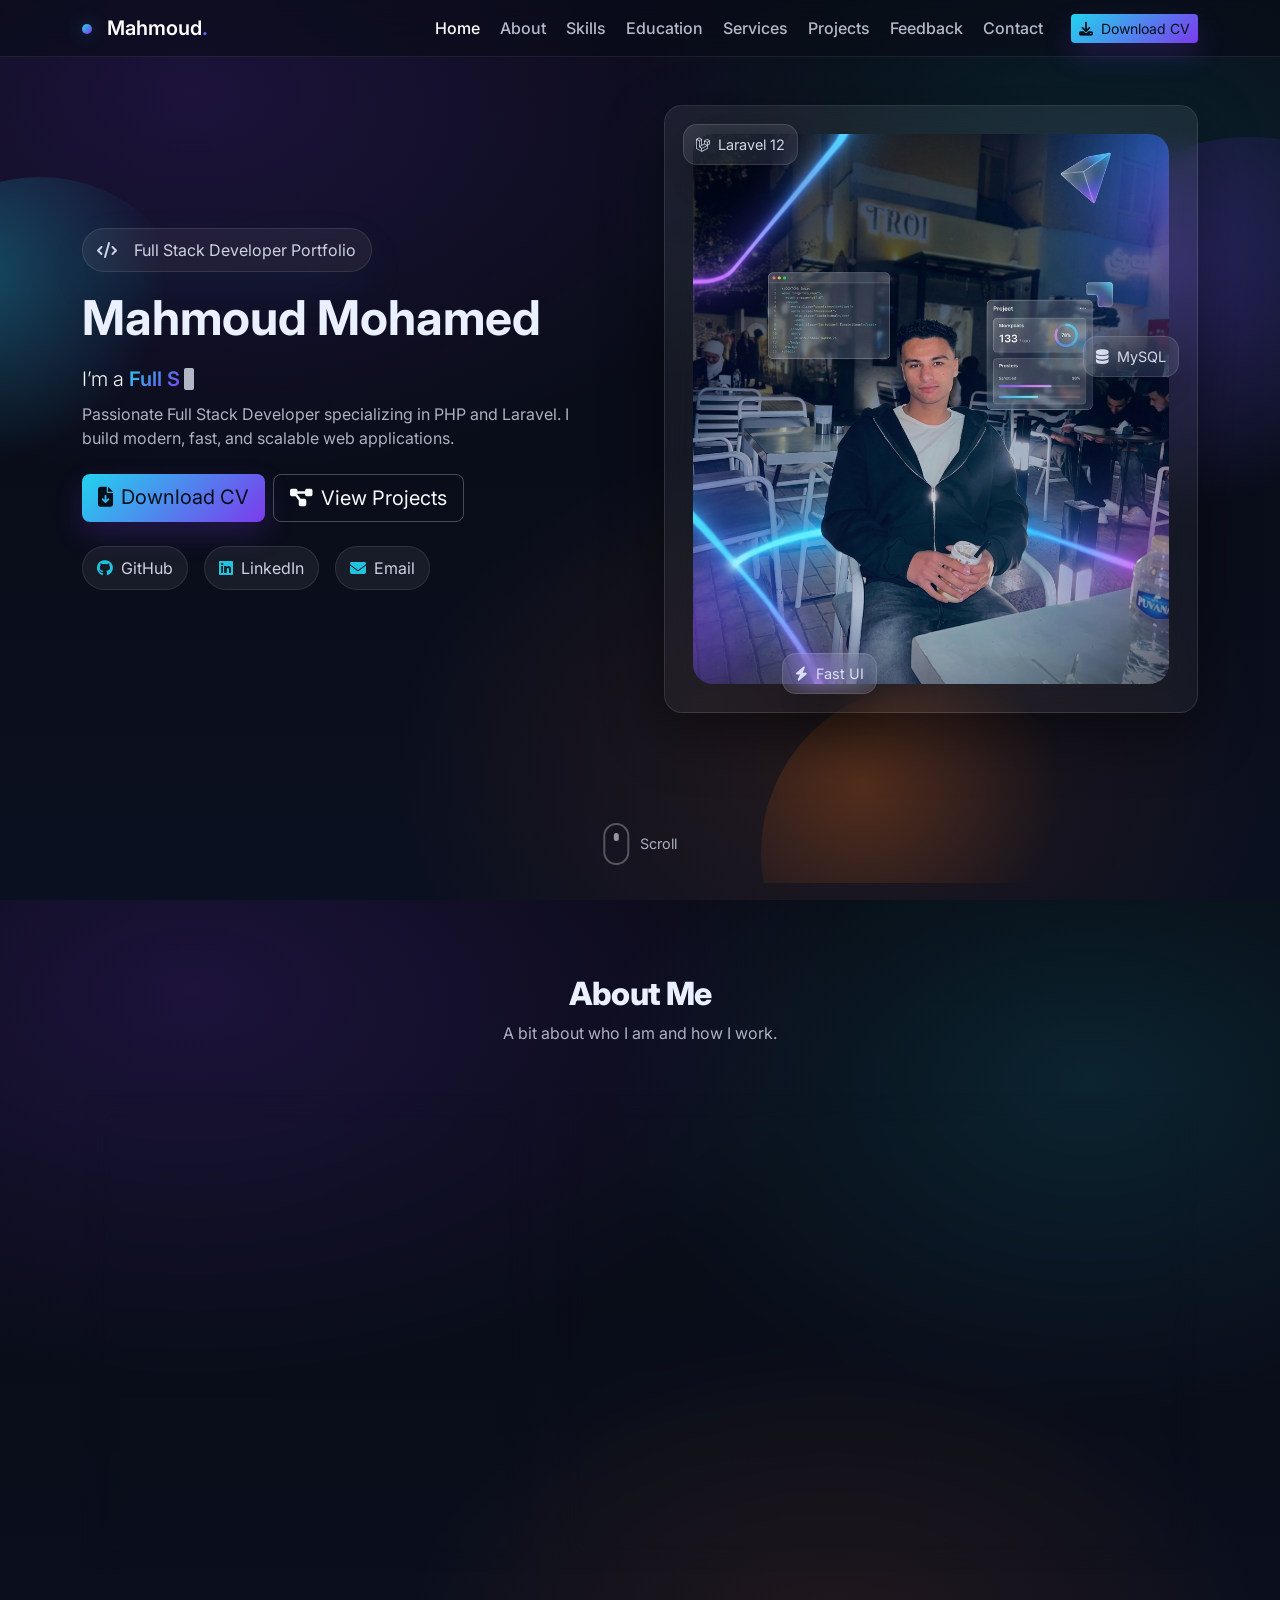
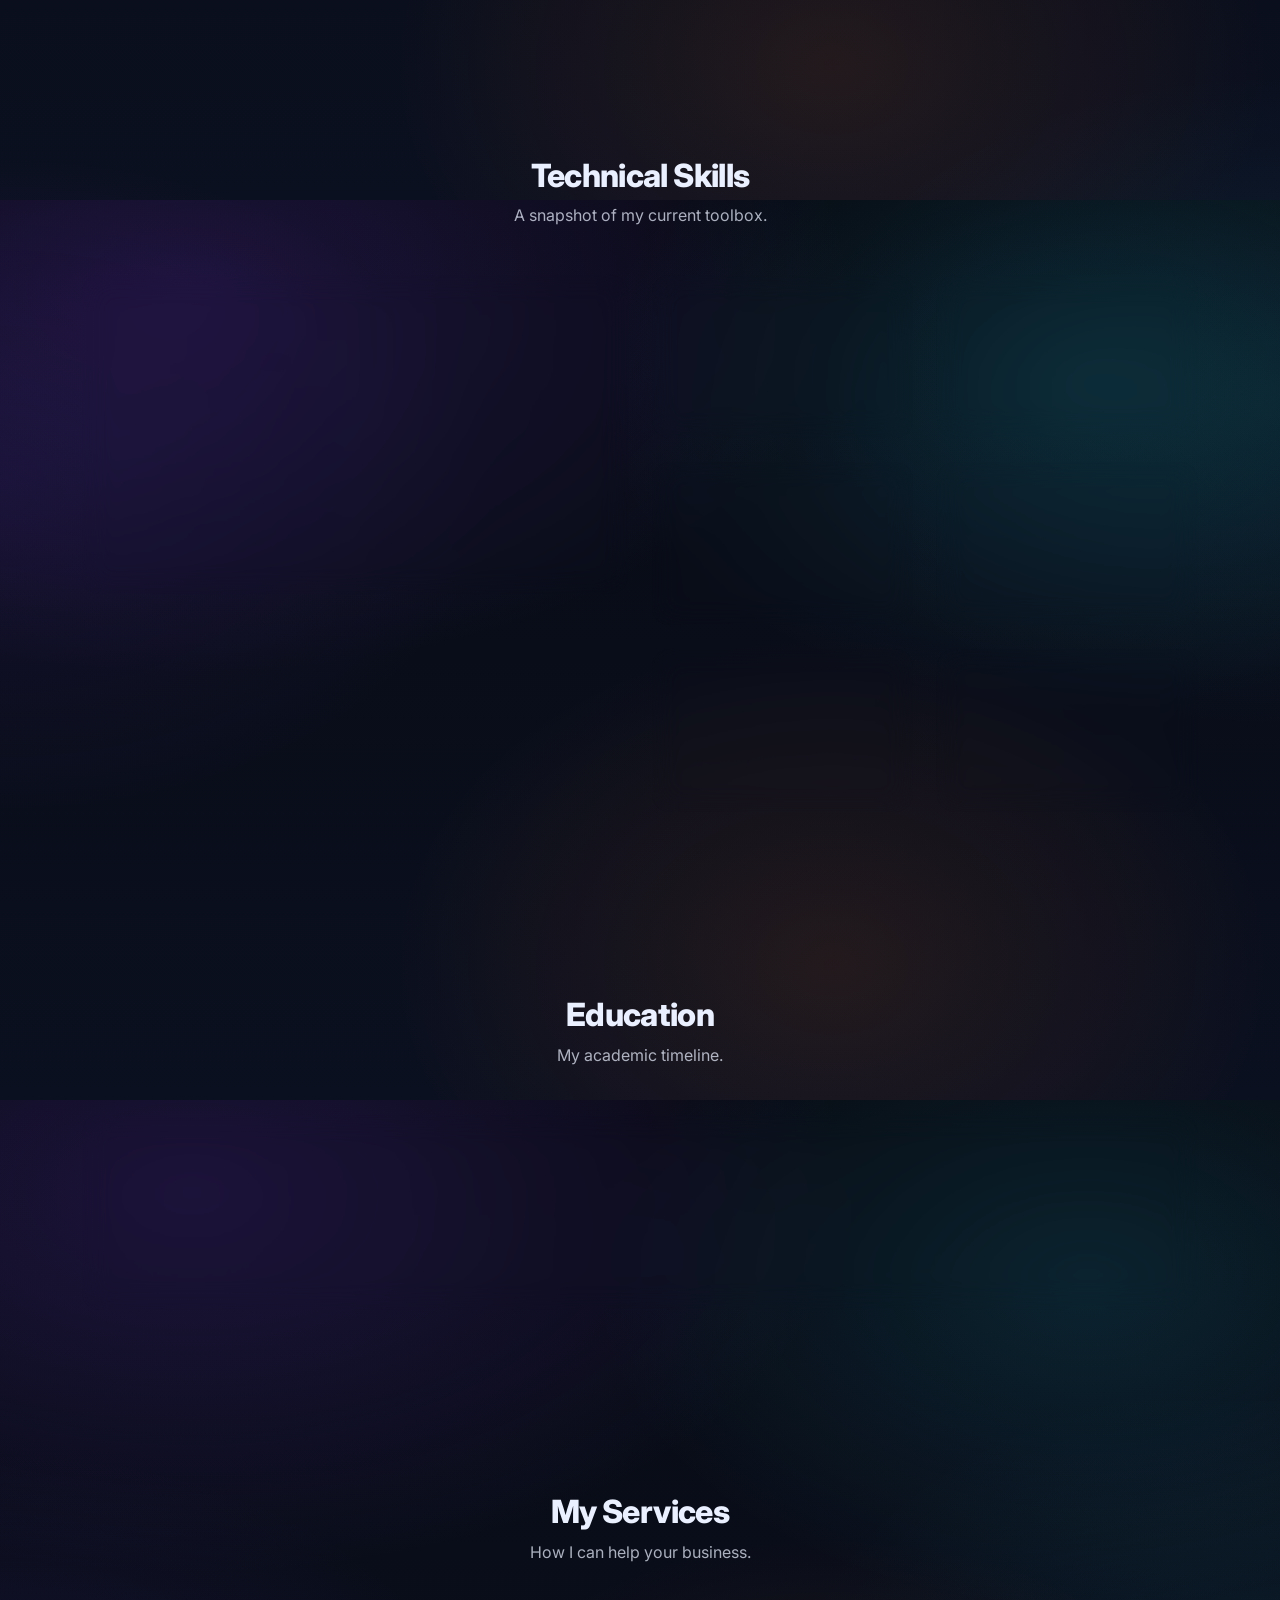
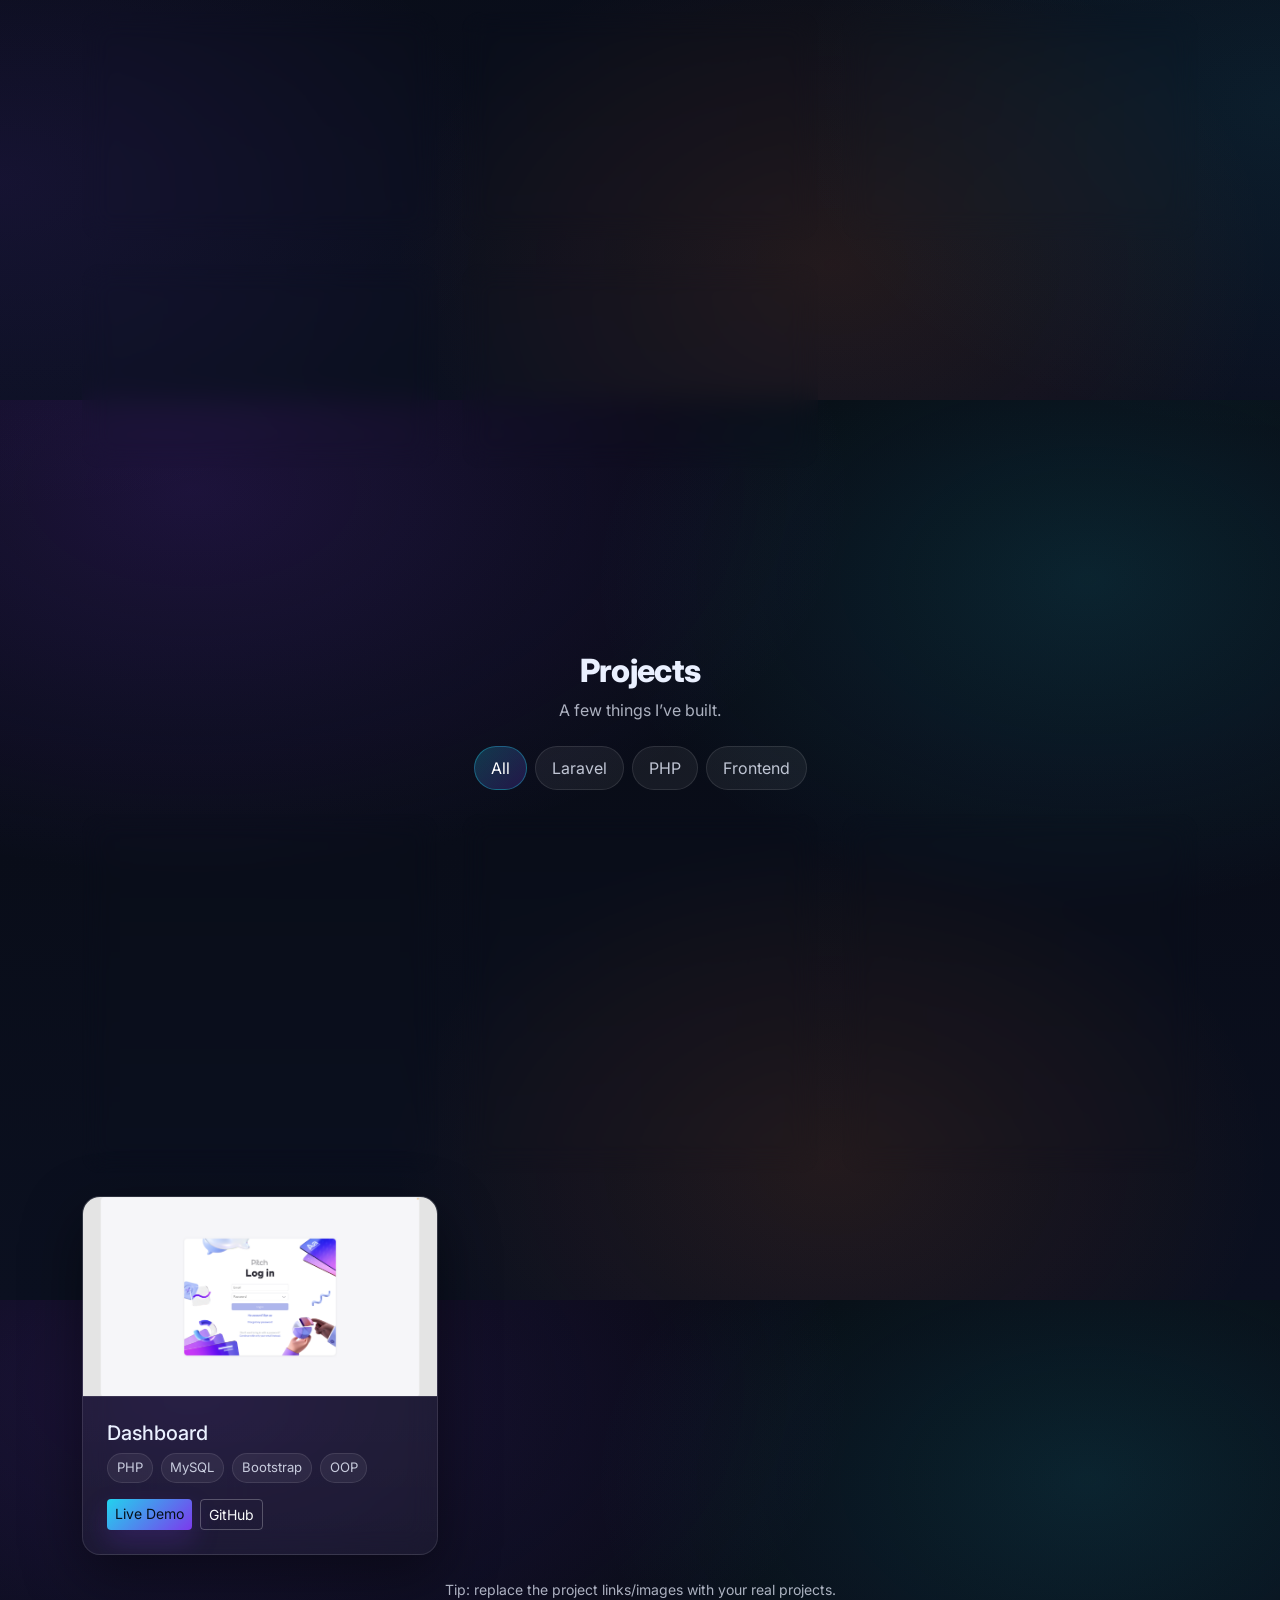
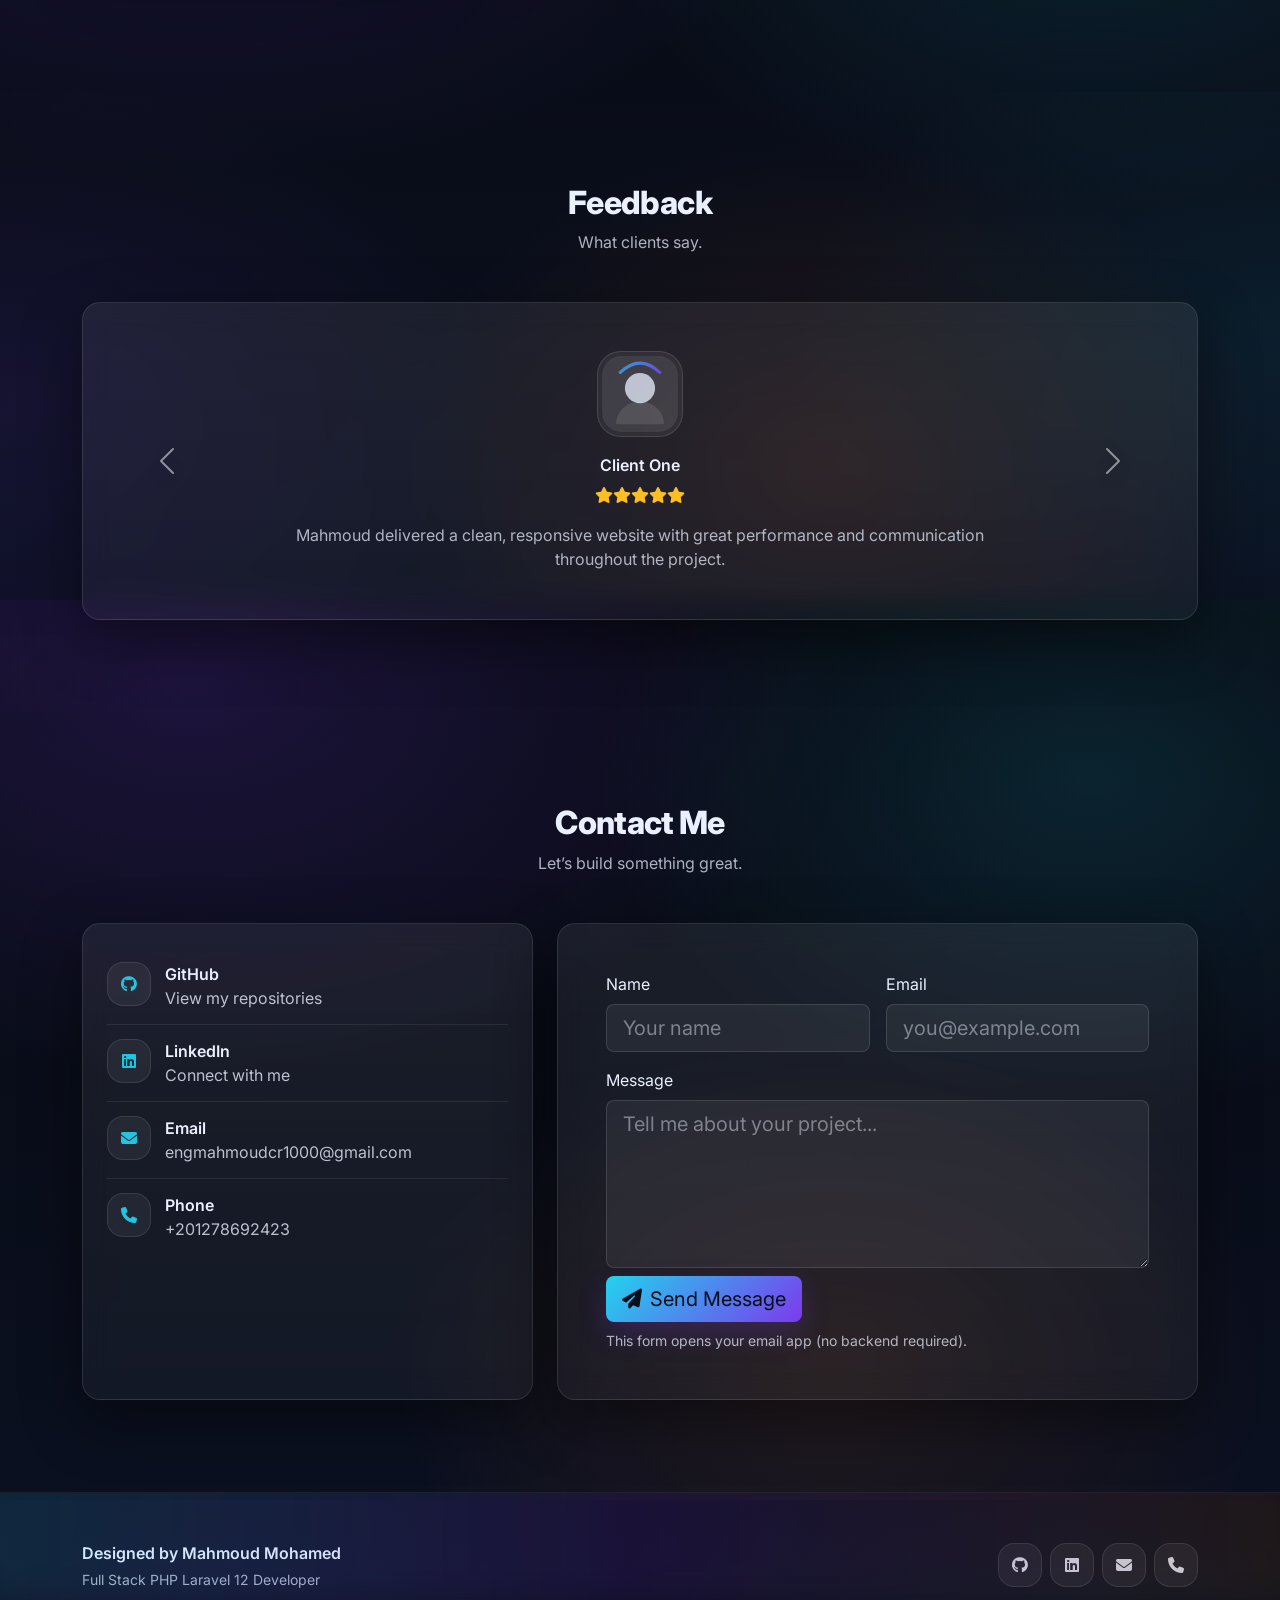
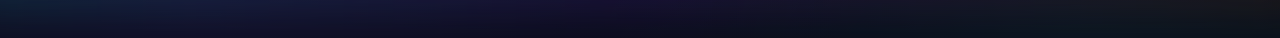
==== commit 90eae7ff: "Add files via upload" ====
--- a/index.html
+++ b/index.html
@@ -109,7 +109,7 @@
 
           <div class="col-lg-6 text-center" data-aos="fade-left" data-aos-delay="160">
             <div class="hero-illustration glass-card">
-              <img src="WhatsApp Image 2026-01-26 at 10.32.12 AM.jpeg" class="img-fluid" alt="Developer illustration" />
+              <img src="Gemini_Generated_Image_akkl3sakkl3sakkl.png" class="img-fluid" alt="Developer illustration" />
               <div class="hero-badges">
                 <div class="mini-badge float-1"><i class="fa-brands fa-laravel me-2"></i>Laravel 12</div>
                 <div class="mini-badge float-2"><i class="fa-solid fa-database me-2"></i>MySQL</div>
@@ -138,7 +138,6 @@
             <div class="profile-card glass-card h-100">
               <div class="profile-top d-flex align-items-center gap-3">
                 <div class="avatar-ring">
-                  <!-- <img src="assets/img/avatar.svg" alt="Mahmoud Mohamed avatar" /> -->
                   <img src="WhatsApp Image 2026-01-26 at 10.32.12 AM.jpeg" alt="Mahmoud Mohamed avatar" />
                 </div>
                 <div>
@@ -434,7 +433,7 @@
             <div class="project-card glass-card h-100">
               <img src="assets/img/project-1.svg" class="project-img" alt="Project preview" />
               <div class="p-4">
-                <h3 class="h5 mb-2">E-Commerce Dashboard</h3>
+                <h3 class="h5 mb-2">E-Commerce coffee</h3>
                 <div class="tech-list mb-3">
                   <span>Laravel</span><span>PHP</span><span>MySQL</span><span>Bootstrap</span>
                 </div>
@@ -448,31 +447,49 @@
 
           <div class="col-md-6 col-lg-4 project-item" data-category="frontend" data-aos="zoom-in" data-aos-delay="60">
             <div class="project-card glass-card h-100">
-              <img src="assets/img/project-2.svg" class="project-img" alt="Project preview" />
+              <img src="homegrown_2024-11-28_d8kdthmm_WhatsApp-Image-2024-11-27-at-16.08.06.avif" class="project-img" alt="Project preview" />
               <div class="p-4">
-                <h3 class="h5 mb-2">Modern Landing Page</h3>
+                <h3 class="h5 mb-2">E-Commerce Coffee</h3>
                 <div class="tech-list mb-3">
                   <span>HTML</span><span>CSS</span><span>Bootstrap</span><span>JavaScript</span>
                 </div>
                 <div class="d-flex gap-2">
-                  <a class="btn btn-sm btn-gradient" href="#" aria-label="Live Demo">Live Demo</a>
-                  <a class="btn btn-sm btn-outline-light" href="#" aria-label="GitHub">GitHub</a>
-                </div>
-              </div>
-            </div>
-          </div>
+                  <a class="btn btn-sm btn-gradient" href="https://mahmoud-mohamedcr7.github.io/front-coffee/coffee.html#home" aria-label="Live Demo">Live Demo</a>
+                  <a class="btn btn-sm btn-outline-light" href="https://github.com/Mahmoud-mohamedcr7/front-coffee.git" aria-label="GitHub">GitHub</a>
+                </div>
+              </div>
+            </div>
+          </div>
+
+          <!-- ////////////////// -->
+           <div class="col-md-6 col-lg-4 project-item" data-category="frontend" data-aos="zoom-in" data-aos-delay="60">
+            <div class="project-card glass-card h-100">
+              <img src="premium_photo-1673458333538-e6ecf39975ce.avif" class="project-img" alt="Project preview" />
+              <div class="p-4">
+                <h3 class="h5 mb-2">SPORT</h3>
+                <div class="tech-list mb-3">
+                  <span>HTML</span><span>CSS</span><span>Bootstrap</span><span>JavaScript</span>
+                </div>
+                <div class="d-flex gap-2">
+                  <a class="btn btn-sm btn-gradient" href="https://mahmoud-mohamedcr7.github.io/front-sport/index.html" aria-label="Live Demo">Live Demo</a>
+                  <a class="btn btn-sm btn-outline-light" href="https://github.com/Mahmoud-mohamedcr7/front-sport.git" aria-label="GitHub">GitHub</a>
+                </div>
+              </div>
+            </div>
+          </div>
+          <!-- ////////////////// -->
 
           <div class="col-md-6 col-lg-4 project-item" data-category="php" data-aos="zoom-in" data-aos-delay="120">
             <div class="project-card glass-card h-100">
-              <img src="assets/img/project-3.svg" class="project-img" alt="Project preview" />
+              <img src="form.png" class="project-img" alt="Project preview" />
               <div class="p-4">
-                <h3 class="h5 mb-2">Booking System</h3>
+                <h3 class="h5 mb-2">Dashboard</h3>
                 <div class="tech-list mb-3">
                   <span>PHP</span><span>MySQL</span><span>Bootstrap</span><span>OOP</span>
                 </div>
                 <div class="d-flex gap-2">
                   <a class="btn btn-sm btn-gradient" href="#" aria-label="Live Demo">Live Demo</a>
-                  <a class="btn btn-sm btn-outline-light" href="#" aria-label="GitHub">GitHub</a>
+                  <a class="btn btn-sm btn-outline-light" href="https://github.com/Mahmoud-mohamedcr7/PHP-Dashboard.git" aria-label="GitHub">GitHub</a>
                 </div>
               </div>
             </div>
--- a/assets/css/style.css
+++ b/assets/css/style.css
@@ -212,7 +212,12 @@
   padding: 28px;
   border-radius: var(--radius);
 }
-.hero-illustration img{ max-height: 420px; }
+.hero-illustration img{ max-height: 550px;
+width: 100%;
+  /* height: 100%; */
+  object-fit: cover ;
+  border-radius: 20px;
+}
 .hero-badges .mini-badge{
   position:absolute;
   padding: .55rem .75rem;
@@ -292,6 +297,7 @@
   border-radius: var(--radius);
   box-shadow: var(--shadow);
   backdrop-filter: blur(14px);
+  
 }
 
 /* About */
